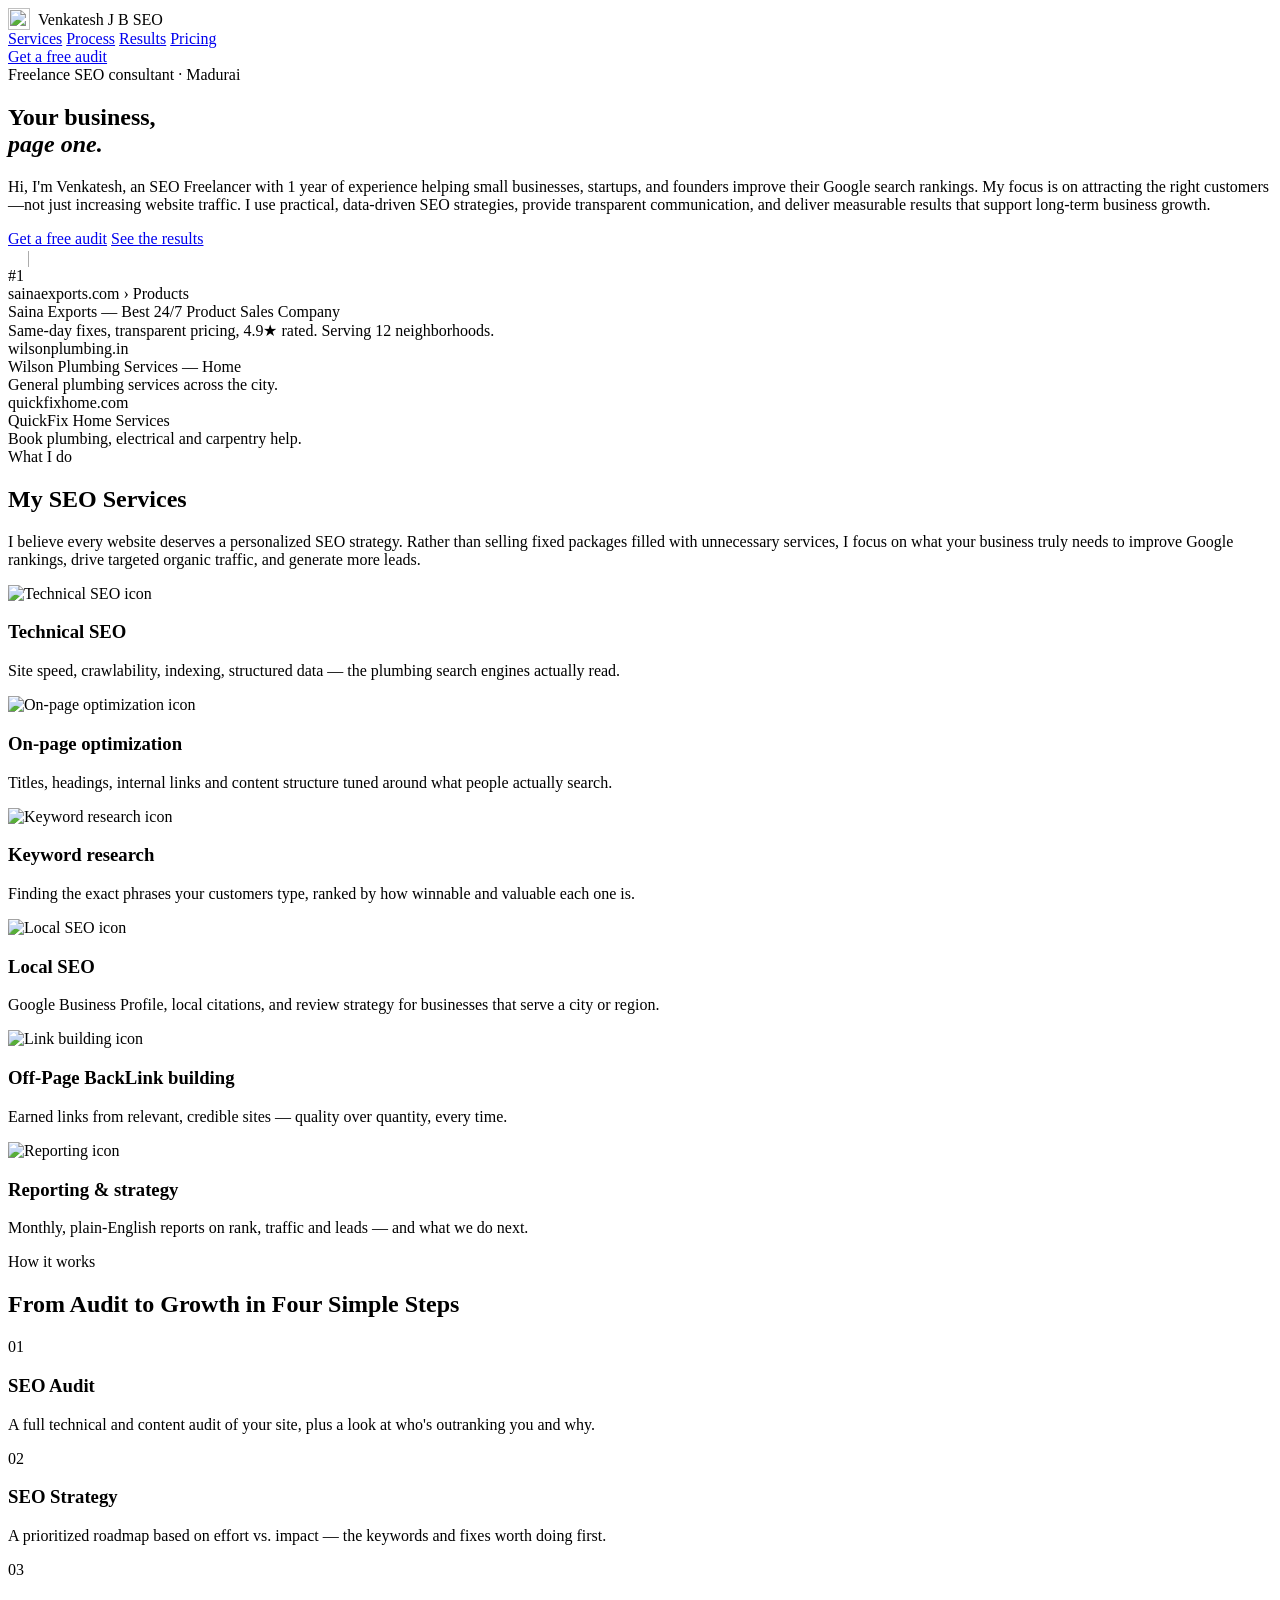
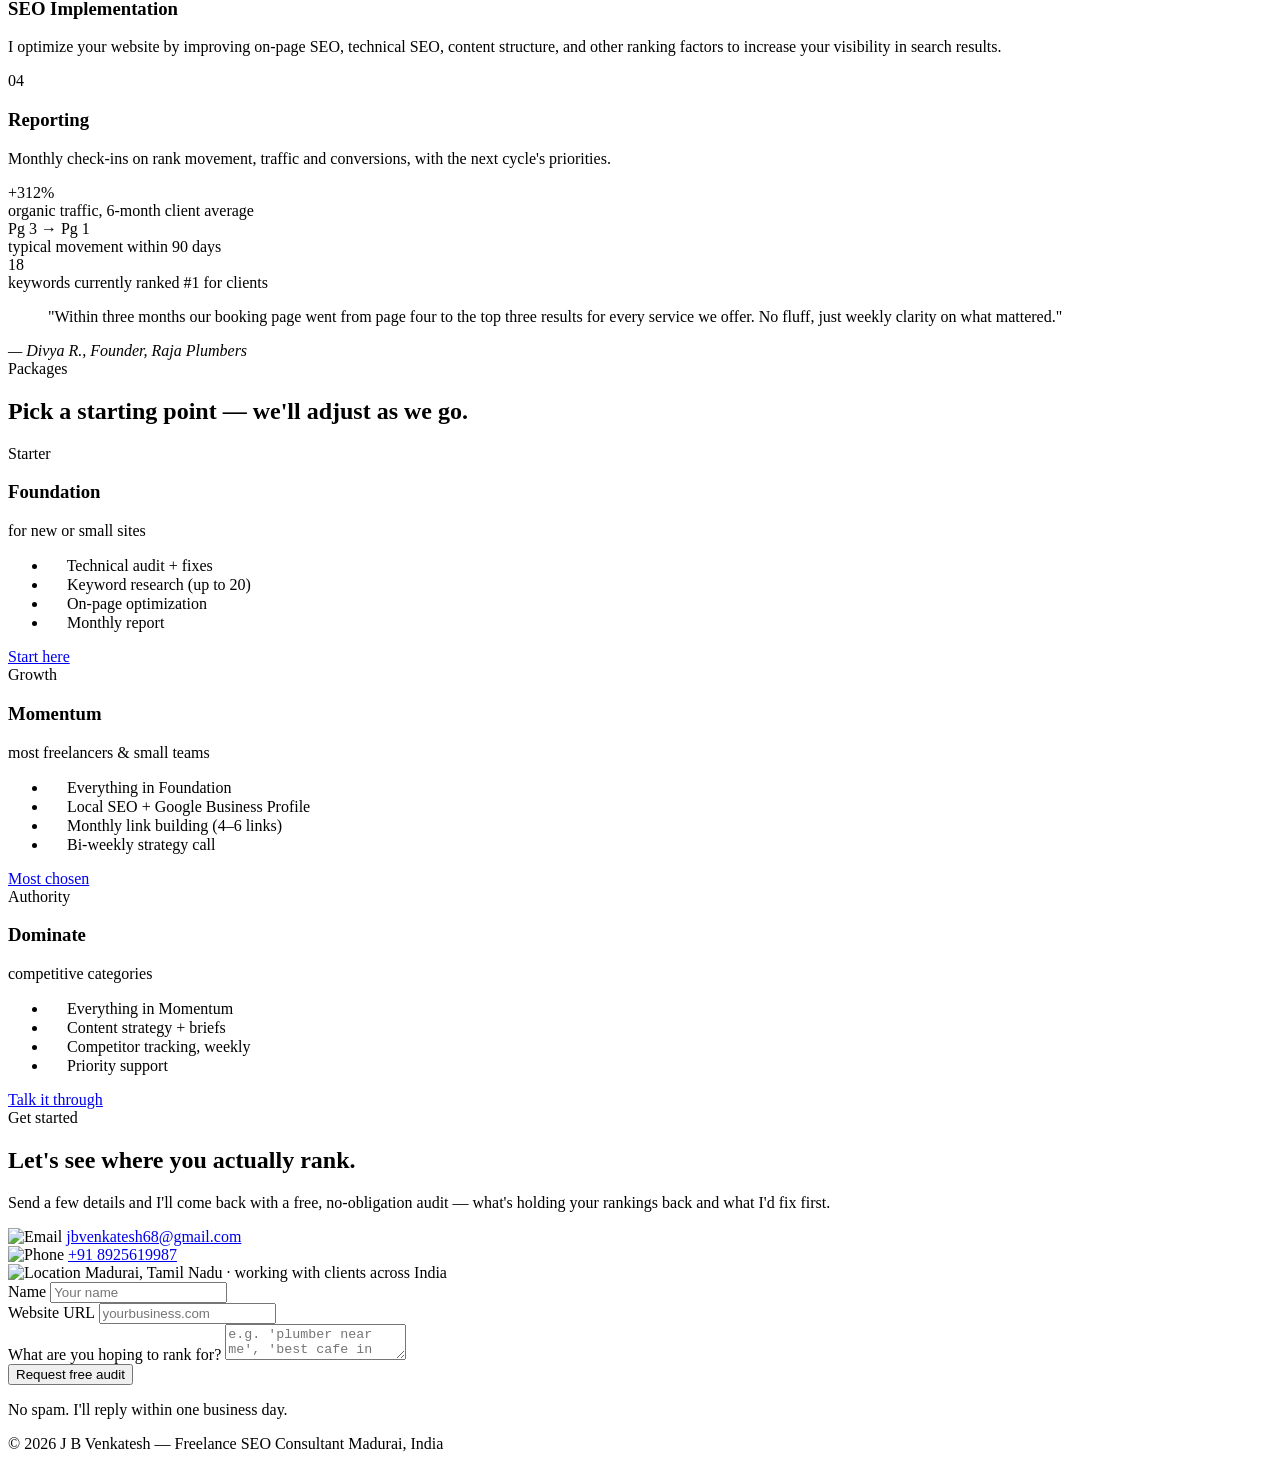
==== index.html @ 3874afa8 "Add files via upload" ====
<!DOCTYPE html>
<html lang="en">
<head>
<meta charset="UTF-8">
<meta name="viewport" content="width=device-width, initial-scale=1.0">
<title>Venkatesh J B — SEO Freelancer</title>
<link rel="preconnect" href="https://fonts.googleapis.com">
<link rel="preconnect" href="https://fonts.gstatic.com" crossorigin>
<link href="https://fonts.googleapis.com/css2?family=Fraunces:opsz,wght@9..144,400;9..144,500;9..144,600&family=Inter:wght@400;500;600;700&family=IBM+Plex+Mono:wght@400;500;600&display=swap" rel="stylesheet">
<link rel="stylesheet" href="css/styles.css">
</head>
<body>

<nav>
  <div class="wrap">
    <div class="brand"><img src="images/logo.svg" width="22" height="22" alt="" style="vertical-align:-5px; margin-right:8px;">Venkatesh J B <span>SEO</span></div>
    <div class="nav-links">
      <a href="#services">Services</a>
      <a href="#process">Process</a>
      <a href="#work">Results</a>
      <a href="#pricing">Pricing</a>
    </div>
    <a class="nav-cta" href="#contact">Get a free audit</a>
  </div>
</nav>

<section class="hero">
  <div class="wrap hero-grid">
    <div>
      <span class="eyebrow">Freelance SEO consultant · Madurai</span>
      <h1>Your business,<br><em>page one.</em></h1>
      <p class="lede">Hi, I'm Venkatesh, an SEO Freelancer with 1 year of experience helping small businesses, startups, and founders improve their Google search rankings. My focus is on attracting the right customers—not just increasing website traffic. I use practical, data-driven SEO strategies, provide transparent communication, and deliver measurable results that support long-term business growth.</p>
      <div class="hero-ctas">
        <a class="btn-primary" href="#contact">Get a free audit</a>
        <a class="btn-secondary" href="#work">See the results</a>
      </div>
    </div>

    <div class="serp-card" aria-hidden="false">
      <div class="serp-search-bar">
        <img src="images/icons/search.svg" width="15" height="15" alt="">
        <span id="typed-query"></span><span class="mono" style="opacity:.4;">|</span>
      </div>

      <div class="serp-result highlight">
        <div class="rank-badge" id="rank-badge">#1</div>
        <div class="url">sainaexports.com › Products</div>
        <div class="title">Saina Exports — Best 24/7 Product Sales Company</div>
        <div class="desc">Same-day fixes, transparent pricing, 4.9★ rated. Serving 12 neighborhoods.</div>
      </div>

      <div class="serp-result">
        <div class="url">wilsonplumbing.in</div>
        <div class="title">Wilson Plumbing Services — Home</div>
        <div class="desc">General plumbing services across the city.</div>
      </div>

      <div class="serp-result">
        <div class="url">quickfixhome.com</div>
        <div class="title">QuickFix Home Services</div>
        <div class="desc">Book plumbing, electrical and carpentry help.</div>
      </div>

    </div>
  </div>
</section>

<section id="services">
  <div class="wrap">
    <div class="section-head reveal">
      <span class="eyebrow">What I do</span>
      <h2>My SEO Services</h2>
      <p>I believe every website deserves a personalized SEO strategy. Rather than selling fixed packages filled with unnecessary services, I focus on what your business truly needs to improve Google rankings, drive targeted organic traffic, and generate more leads.</p>
    </div>

    <div class="services-grid reveal">
      <div class="service-card">
        <img class="icon" src="images/icons/technical-seo.svg" width="38" height="38" alt="Technical SEO icon">
        <h3>Technical SEO</h3>
        <p>Site speed, crawlability, indexing, structured data — the plumbing search engines actually read.</p>
      </div>
      <div class="service-card">
        <img class="icon" src="images/icons/on-page.svg" width="38" height="38" alt="On-page optimization icon">
        <h3>On-page optimization</h3>
        <p>Titles, headings, internal links and content structure tuned around what people actually search.</p>
      </div>
      <div class="service-card">
        <img class="icon" src="images/icons/keyword-research.svg" width="38" height="38" alt="Keyword research icon">
        <h3>Keyword research</h3>
        <p>Finding the exact phrases your customers type, ranked by how winnable and valuable each one is.</p>
      </div>
      <div class="service-card">
        <img class="icon" src="images/icons/local-seo.svg" width="38" height="38" alt="Local SEO icon">
        <h3>Local SEO</h3>
        <p>Google Business Profile, local citations, and review strategy for businesses that serve a city or region.</p>
      </div>
      <div class="service-card">
        <img class="icon" src="images/icons/link-building.svg" width="38" height="38" alt="Link building icon">
        <h3>Off-Page BackLink building</h3>
        <p>Earned links from relevant, credible sites — quality over quantity, every time.</p>
      </div>
      <div class="service-card">
        <img class="icon" src="images/icons/reporting.svg" width="38" height="38" alt="Reporting icon">
        <h3>Reporting &amp; strategy</h3>
        <p>Monthly, plain-English reports on rank, traffic and leads — and what we do next.</p>
      </div>
    </div>
  </div>
</section>

<section id="process">
  <div class="wrap">
    <div class="section-head reveal">
      <span class="eyebrow">How it works</span>
      <h2>From Audit to Growth in Four Simple Steps</h2>
    </div>

    <div class="process reveal">
      <div class="process-step">
        <span class="num">01</span>
        <h3>SEO Audit</h3>
        <p>A full technical and content audit of your site, plus a look at who's outranking you and why.</p>
      </div>
      <div class="process-step">
        <span class="num">02</span>
        <h3>SEO Strategy</h3>
        <p>A prioritized roadmap based on effort vs. impact — the keywords and fixes worth doing first.</p>
      </div>
      <div class="process-step">
        <span class="num">03</span>
        <h3>SEO Implementation</h3>
        <p>I optimize your website by improving on-page SEO, technical SEO, content structure, and other ranking factors to increase your visibility in search results.</p>
      </div>
      <div class="process-step">
        <span class="num">04</span>
        <h3>Reporting</h3>
        <p>Monthly check-ins on rank movement, traffic and conversions, with the next cycle's priorities.</p>
      </div>
    </div>
  </div>
</section>

<section id="work">
  <div class="wrap">
    <div class="results-strip reveal">
      <div class="stat">
        <div class="num">+312%</div>
        <div class="label">organic traffic, 6-month client average</div>
      </div>
      <div class="stat">
        <div class="num">Pg 3 → Pg 1</div>
        <div class="label">typical movement within 90 days</div>
      </div>
      <div class="stat">
        <div class="num">18</div>
        <div class="label">keywords currently ranked #1 for clients</div>
      </div>
    </div>
  </div>
</section>

<section>
  <div class="wrap testimonial reveal">
    <blockquote>"Within three months our booking page went from page four to the top three results for every service we offer. No fluff, just weekly clarity on what mattered."</blockquote>
    <cite>— Divya R., Founder, Raja Plumbers</cite>
  </div>
</section>

<section id="pricing">
  <div class="wrap">
    <div class="section-head reveal">
      <span class="eyebrow">Packages</span>
      <h2>Pick a starting point — we'll adjust as we go.</h2>
    </div>

    <div class="pricing-grid reveal">
      <div class="price-card">
        <div class="tier">Starter</div>
        <h3>Foundation</h3>
        <div class="amount">for new or small sites</div>
        <ul>
          <li><img src="images/icons/check.svg" width="15" height="15" alt=""> Technical audit + fixes</li>
          <li><img src="images/icons/check.svg" width="15" height="15" alt=""> Keyword research (up to 20)</li>
          <li><img src="images/icons/check.svg" width="15" height="15" alt=""> On-page optimization</li>
          <li><img src="images/icons/check.svg" width="15" height="15" alt=""> Monthly report</li>
        </ul>
        <a class="btn-secondary" style="text-align:center;" href="#contact">Start here</a>
      </div>

      <div class="price-card featured">
        <div class="tier">Growth</div>
        <h3>Momentum</h3>
        <div class="amount">most freelancers &amp; small teams</div>
        <ul>
          <li><img src="images/icons/check.svg" width="15" height="15" alt=""> Everything in Foundation</li>
          <li><img src="images/icons/check.svg" width="15" height="15" alt=""> Local SEO + Google Business Profile</li>
          <li><img src="images/icons/check.svg" width="15" height="15" alt=""> Monthly link building (4–6 links)</li>
          <li><img src="images/icons/check.svg" width="15" height="15" alt=""> Bi-weekly strategy call</li>
        </ul>
        <a class="btn-primary" style="text-align:center;" href="#contact">Most chosen</a>
      </div>

      <div class="price-card">
        <div class="tier">Authority</div>
        <h3>Dominate</h3>
        <div class="amount">competitive categories</div>
        <ul>
          <li><img src="images/icons/check.svg" width="15" height="15" alt=""> Everything in Momentum</li>
          <li><img src="images/icons/check.svg" width="15" height="15" alt=""> Content strategy + briefs</li>
          <li><img src="images/icons/check.svg" width="15" height="15" alt=""> Competitor tracking, weekly</li>
          <li><img src="images/icons/check.svg" width="15" height="15" alt=""> Priority support</li>
        </ul>
        <a class="btn-secondary" style="text-align:center;" href="#contact">Talk it through</a>
      </div>
    </div>
  </div>
</section>

<section id="contact">
  <div class="wrap contact-grid">
    <div class="contact-info reveal">
      <span class="eyebrow">Get started</span>
      <h2>Let's see where you actually rank.</h2>
      <p>Send a few details and I'll come back with a free, no-obligation audit — what's holding your rankings back and what I'd fix first.</p>
      <div class="contact-detail">
        <img src="images/icons/mail.svg" width="16" height="16" alt="Email">
        <a href="mailto:jbvenkatesh68@gmail.com" title="jbvenkatesh68@gmail.com">jbvenkatesh68@gmail.com</a>
      </div>
      <div class="contact-detail">
        <img src="images/icons/phone.svg" width="16" height="16" alt="Phone">
        <a href="tel:+91 8925619987" title="+91 8925619987">+91 8925619987</a>
      </div>
      <div class="contact-detail">
        <img src="images/icons/location.svg" width="16" height="16" alt="Location">
        Madurai, Tamil Nadu · working with clients across India
      </div>
    </div>

    <form id="audit-form">
      <div class="field">
        <label for="name">Name</label>
        <input id="name" type="text" required placeholder="Your name">
      </div>
      <div class="field">
        <label for="site">Website URL</label>
        <input id="site" type="url" placeholder="yourbusiness.com">
      </div>
      <div class="field">
        <label for="msg">What are you hoping to rank for?</label>
        <textarea id="msg" placeholder="e.g. 'plumber near me', 'best cafe in Chennai'..."></textarea>
      </div>
      <button class="form-submit" type="submit">Request free audit</button>
      <p class="form-note">No spam. I'll reply within one business day.</p>
    </form>
  </div>
</section>

<footer class="wrap">
  <span>© 2026 J B Venkatesh — Freelance SEO Consultant</span>
  <span>Madurai, India</span>
</footer>

<script src="js/script.js"></script>

</body>
</html>
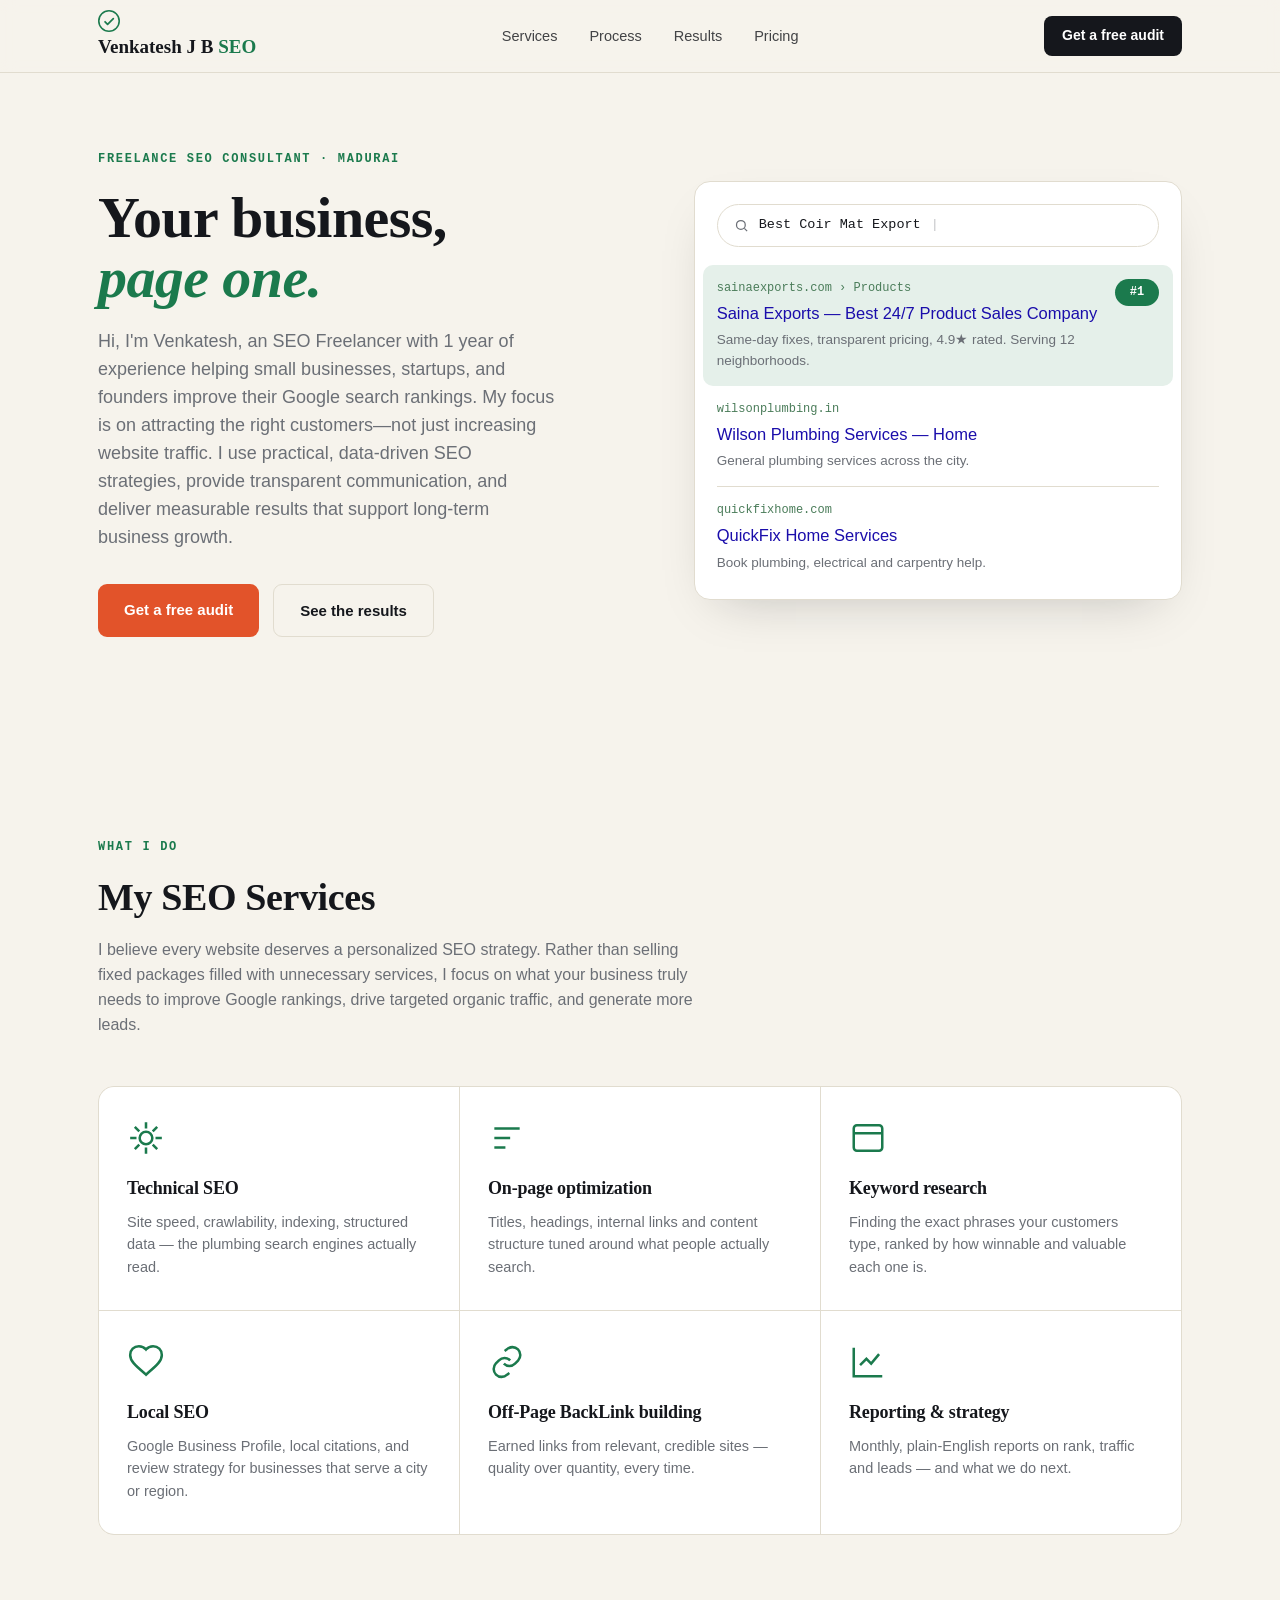
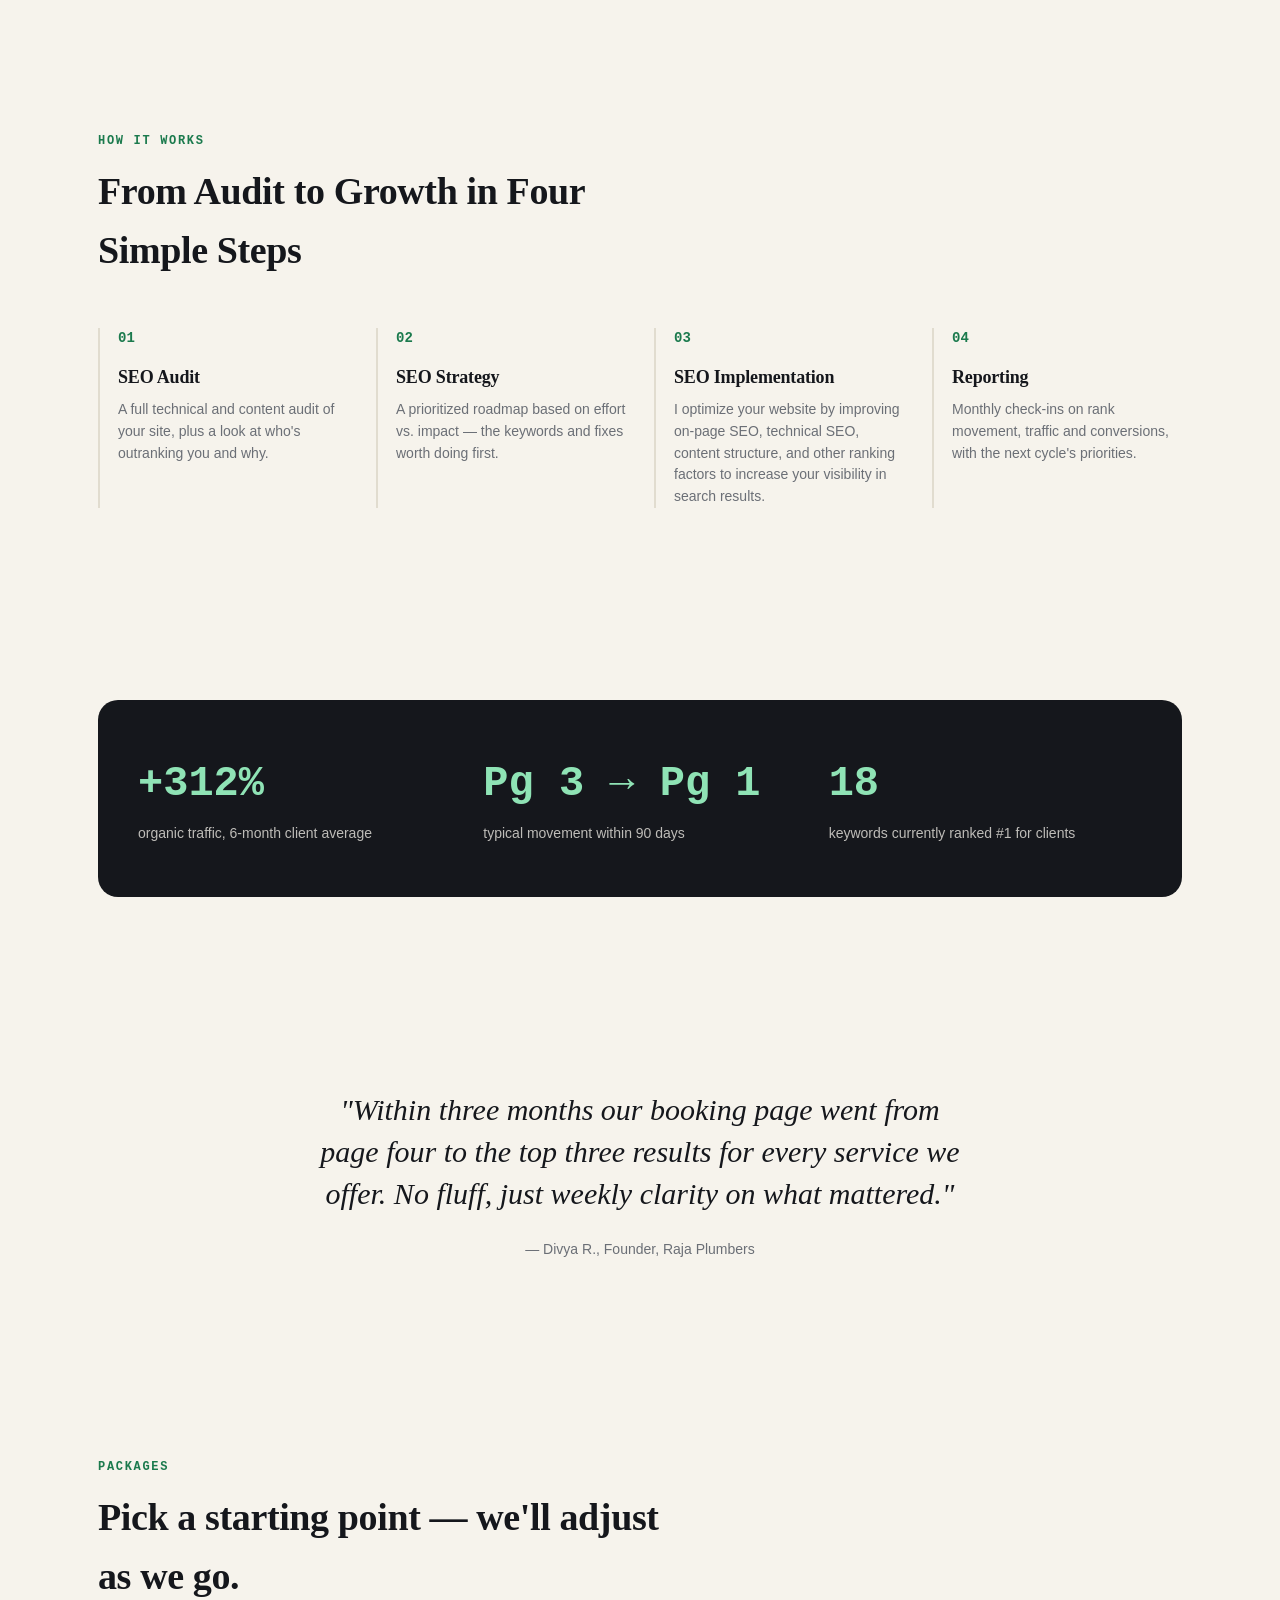
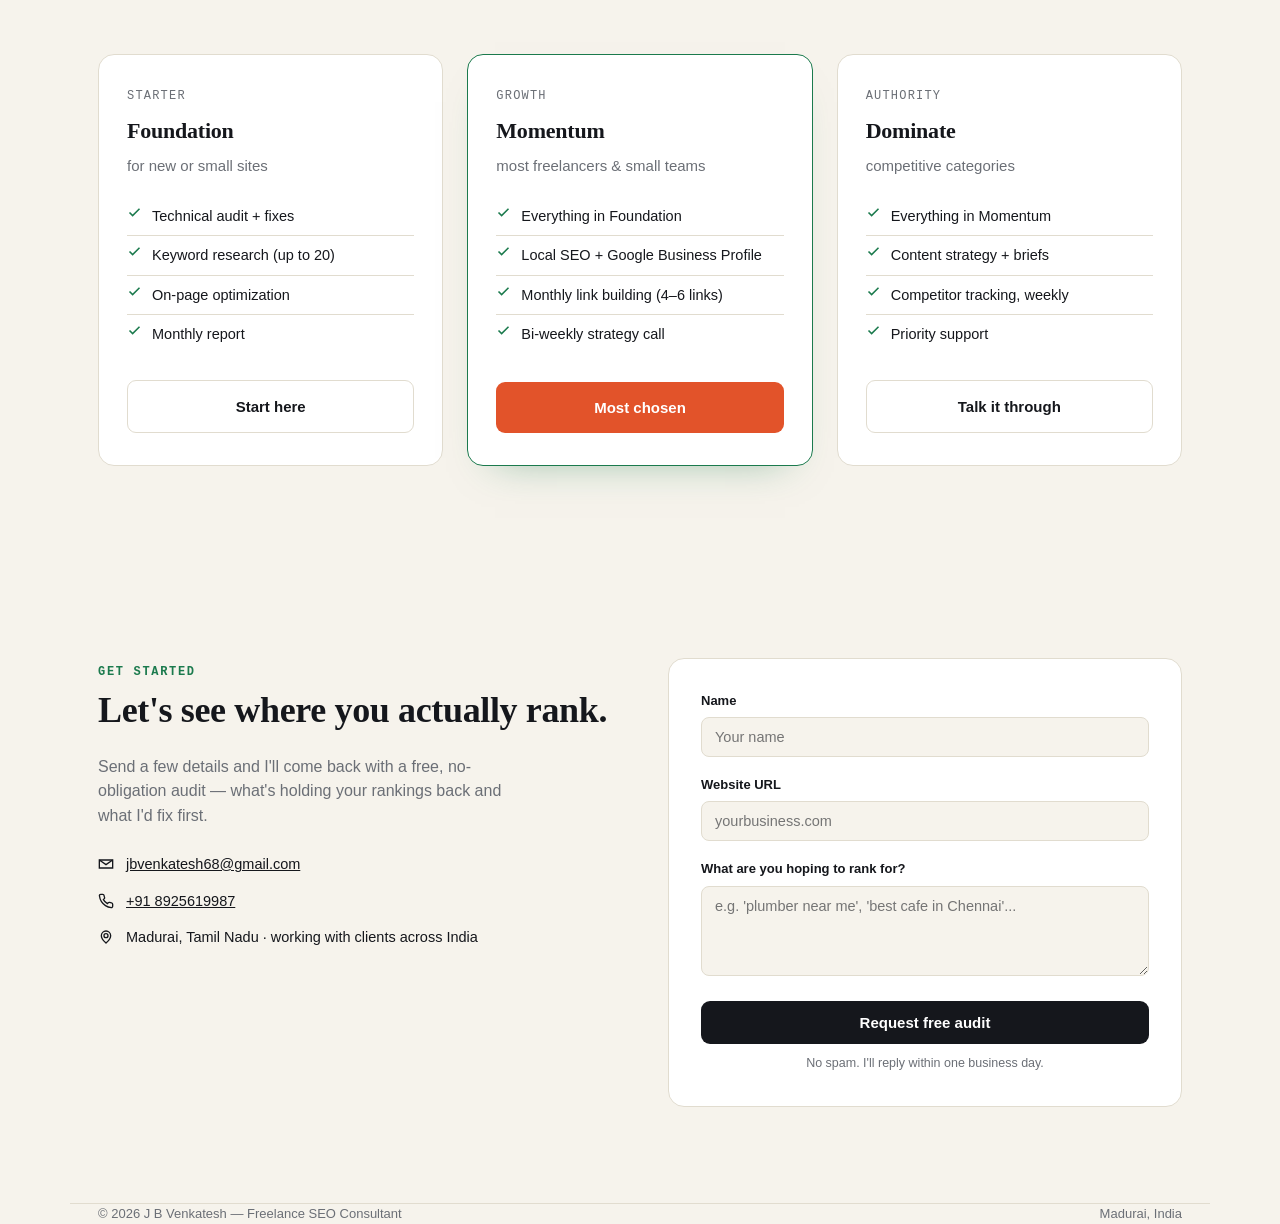
==== commit 72dd2856: "Update index.html" ====
--- a/index.html
+++ b/index.html
@@ -7,13 +7,13 @@
 <link rel="preconnect" href="https://fonts.googleapis.com">
 <link rel="preconnect" href="https://fonts.gstatic.com" crossorigin>
 <link href="https://fonts.googleapis.com/css2?family=Fraunces:opsz,wght@9..144,400;9..144,500;9..144,600&family=Inter:wght@400;500;600;700&family=IBM+Plex+Mono:wght@400;500;600&display=swap" rel="stylesheet">
-<link rel="stylesheet" href="css/styles.css">
+<link rel="stylesheet" href="styles.css">
 </head>
 <body>
 
 <nav>
   <div class="wrap">
-    <div class="brand"><img src="images/logo.svg" width="22" height="22" alt="" style="vertical-align:-5px; margin-right:8px;">Venkatesh J B <span>SEO</span></div>
+    <div class="brand"><img src="logo.svg" width="22" height="22" alt="" style="vertical-align:-5px; margin-right:8px;">Venkatesh J B <span>SEO</span></div>
     <div class="nav-links">
       <a href="#services">Services</a>
       <a href="#process">Process</a>
@@ -38,7 +38,7 @@
 
     <div class="serp-card" aria-hidden="false">
       <div class="serp-search-bar">
-        <img src="images/icons/search.svg" width="15" height="15" alt="">
+        <img src=" search.svg" width="15" height="15" alt="">
         <span id="typed-query"></span><span class="mono" style="opacity:.4;">|</span>
       </div>
 
@@ -75,32 +75,32 @@
 
     <div class="services-grid reveal">
       <div class="service-card">
-        <img class="icon" src="images/icons/technical-seo.svg" width="38" height="38" alt="Technical SEO icon">
+        <img class="icon" src=" technical-seo.svg" width="38" height="38" alt="Technical SEO icon">
         <h3>Technical SEO</h3>
         <p>Site speed, crawlability, indexing, structured data — the plumbing search engines actually read.</p>
       </div>
       <div class="service-card">
-        <img class="icon" src="images/icons/on-page.svg" width="38" height="38" alt="On-page optimization icon">
+        <img class="icon" src="   on-page.svg" width="38" height="38" alt="On-page optimization icon">
         <h3>On-page optimization</h3>
         <p>Titles, headings, internal links and content structure tuned around what people actually search.</p>
       </div>
       <div class="service-card">
-        <img class="icon" src="images/icons/keyword-research.svg" width="38" height="38" alt="Keyword research icon">
+        <img class="icon" src="keyword-research.svg" width="38" height="38" alt="Keyword research icon">
         <h3>Keyword research</h3>
         <p>Finding the exact phrases your customers type, ranked by how winnable and valuable each one is.</p>
       </div>
       <div class="service-card">
-        <img class="icon" src="images/icons/local-seo.svg" width="38" height="38" alt="Local SEO icon">
+        <img class="icon" src="local-seo.svg" width="38" height="38" alt="Local SEO icon">
         <h3>Local SEO</h3>
         <p>Google Business Profile, local citations, and review strategy for businesses that serve a city or region.</p>
       </div>
       <div class="service-card">
-        <img class="icon" src="images/icons/link-building.svg" width="38" height="38" alt="Link building icon">
+        <img class="icon" src="link-building.svg" width="38" height="38" alt="Link building icon">
         <h3>Off-Page BackLink building</h3>
         <p>Earned links from relevant, credible sites — quality over quantity, every time.</p>
       </div>
       <div class="service-card">
-        <img class="icon" src="images/icons/reporting.svg" width="38" height="38" alt="Reporting icon">
+        <img class="icon" src="   reporting.svg" width="38" height="38" alt="Reporting icon">
         <h3>Reporting &amp; strategy</h3>
         <p>Monthly, plain-English reports on rank, traffic and leads — and what we do next.</p>
       </div>
@@ -179,10 +179,10 @@
         <h3>Foundation</h3>
         <div class="amount">for new or small sites</div>
         <ul>
-          <li><img src="images/icons/check.svg" width="15" height="15" alt=""> Technical audit + fixes</li>
-          <li><img src="images/icons/check.svg" width="15" height="15" alt=""> Keyword research (up to 20)</li>
-          <li><img src="images/icons/check.svg" width="15" height="15" alt=""> On-page optimization</li>
-          <li><img src="images/icons/check.svg" width="15" height="15" alt=""> Monthly report</li>
+          <li><img src="   check.svg" width="15" height="15" alt=""> Technical audit + fixes</li>
+          <li><img src="   check.svg" width="15" height="15" alt=""> Keyword research (up to 20)</li>
+          <li><img src="   check.svg" width="15" height="15" alt=""> On-page optimization</li>
+          <li><img src="   check.svg" width="15" height="15" alt=""> Monthly report</li>
         </ul>
         <a class="btn-secondary" style="text-align:center;" href="#contact">Start here</a>
       </div>
@@ -192,10 +192,10 @@
         <h3>Momentum</h3>
         <div class="amount">most freelancers &amp; small teams</div>
         <ul>
-          <li><img src="images/icons/check.svg" width="15" height="15" alt=""> Everything in Foundation</li>
-          <li><img src="images/icons/check.svg" width="15" height="15" alt=""> Local SEO + Google Business Profile</li>
-          <li><img src="images/icons/check.svg" width="15" height="15" alt=""> Monthly link building (4–6 links)</li>
-          <li><img src="images/icons/check.svg" width="15" height="15" alt=""> Bi-weekly strategy call</li>
+          <li><img src="   check.svg" width="15" height="15" alt=""> Everything in Foundation</li>
+          <li><img src="   check.svg" width="15" height="15" alt=""> Local SEO + Google Business Profile</li>
+          <li><img src="   check.svg" width="15" height="15" alt=""> Monthly link building (4–6 links)</li>
+          <li><img src="   check.svg" width="15" height="15" alt=""> Bi-weekly strategy call</li>
         </ul>
         <a class="btn-primary" style="text-align:center;" href="#contact">Most chosen</a>
       </div>
@@ -205,10 +205,10 @@
         <h3>Dominate</h3>
         <div class="amount">competitive categories</div>
         <ul>
-          <li><img src="images/icons/check.svg" width="15" height="15" alt=""> Everything in Momentum</li>
-          <li><img src="images/icons/check.svg" width="15" height="15" alt=""> Content strategy + briefs</li>
-          <li><img src="images/icons/check.svg" width="15" height="15" alt=""> Competitor tracking, weekly</li>
-          <li><img src="images/icons/check.svg" width="15" height="15" alt=""> Priority support</li>
+          <li><img src="   check.svg" width="15" height="15" alt=""> Everything in Momentum</li>
+          <li><img src="   check.svg" width="15" height="15" alt=""> Content strategy + briefs</li>
+          <li><img src="   check.svg" width="15" height="15" alt=""> Competitor tracking, weekly</li>
+          <li><img src="   check.svg" width="15" height="15" alt=""> Priority support</li>
         </ul>
         <a class="btn-secondary" style="text-align:center;" href="#contact">Talk it through</a>
       </div>
@@ -223,15 +223,15 @@
       <h2>Let's see where you actually rank.</h2>
       <p>Send a few details and I'll come back with a free, no-obligation audit — what's holding your rankings back and what I'd fix first.</p>
       <div class="contact-detail">
-        <img src="images/icons/mail.svg" width="16" height="16" alt="Email">
+        <img src="   mail.svg" width="16" height="16" alt="Email">
         <a href="mailto:jbvenkatesh68@gmail.com" title="jbvenkatesh68@gmail.com">jbvenkatesh68@gmail.com</a>
       </div>
       <div class="contact-detail">
-        <img src="images/icons/phone.svg" width="16" height="16" alt="Phone">
+        <img src="   phone.svg" width="16" height="16" alt="Phone">
         <a href="tel:+91 8925619987" title="+91 8925619987">+91 8925619987</a>
       </div>
       <div class="contact-detail">
-        <img src="images/icons/location.svg" width="16" height="16" alt="Location">
+        <img src="   location.svg" width="16" height="16" alt="Location">
         Madurai, Tamil Nadu · working with clients across India
       </div>
     </div>
@@ -260,7 +260,7 @@
   <span>Madurai, India</span>
 </footer>
 
-<script src="js/script.js"></script>
+<script src="script.js"></script>
 
 </body>
 </html>
--- a/styles.css
+++ b/styles.css
@@ -0,0 +1,244 @@
+:root{
+    --bg: #F6F3EC;
+    --ink: #15171C;
+    --muted: #6B6F76;
+    --green: #1B7A4D;
+    --green-soft: #E5F0EA;
+    --coral: #E2532A;
+    --line: #E1DCCF;
+    --card: #FFFFFF;
+    --radius: 14px;
+  }
+  *{box-sizing:border-box; margin:0; padding:0;}
+  html{scroll-behavior:smooth;}
+  body{
+    background:var(--bg);
+    color:var(--ink);
+    font-family:'Inter', sans-serif;
+    line-height:1.55;
+    -webkit-font-smoothing:antialiased;
+  }
+  h1,h2,h3{font-family:'Fraunces', serif; font-weight:600; letter-spacing:-0.01em;}
+  .mono{font-family:'IBM Plex Mono', monospace;}
+  a{color:inherit;}
+  img{max-width:100%; display:block;}
+  .wrap{max-width:1140px; margin:0 auto; padding:0 28px;}
+  .eyebrow{
+    font-family:'IBM Plex Mono', monospace;
+    font-size:12px; letter-spacing:0.14em; text-transform:uppercase;
+    color:var(--green); font-weight:600;
+  }
+  section{padding:96px 0;}
+  @media (max-width:640px){ section{padding:64px 0;} }
+
+  /* focus visibility */
+  a:focus-visible, button:focus-visible, input:focus-visible, textarea:focus-visible{
+    outline:2px solid var(--green); outline-offset:3px;
+  }
+
+  @media (prefers-reduced-motion: reduce){
+    *{animation:none !important; transition:none !important;}
+  }
+
+  /* ---------- NAV ---------- */
+  nav{
+    position:sticky; top:0; z-index:50;
+    background:rgba(246,243,236,0.86);
+    backdrop-filter:blur(8px);
+    border-bottom:1px solid var(--line);
+  }
+  nav .wrap{
+    display:flex; align-items:center; justify-content:space-between;
+    height:72px;
+  }
+  .brand{
+    font-family:'Fraunces', serif; font-weight:600; font-size:19px;
+  }
+  .brand span{color:var(--green);}
+  .nav-links{display:flex; gap:32px; font-size:14.5px; font-weight:500;}
+  .nav-links a{opacity:0.8; text-decoration:none;}
+  .nav-links a:hover{opacity:1;}
+  .nav-cta{
+    background:var(--ink); color:#fff; padding:9px 18px; border-radius:8px;
+    font-size:14px; font-weight:600; text-decoration:none;
+  }
+  .nav-toggle{display:none;}
+  @media (max-width:760px){
+    .nav-links{display:none;}
+  }
+
+  /* ---------- HERO ---------- */
+  .hero{padding:72px 0 100px;}
+  .hero-grid{
+    display:grid; grid-template-columns:1.05fr 0.95fr; gap:56px; align-items:center;
+  }
+  @media (max-width:900px){ .hero-grid{grid-template-columns:1fr;} }
+  .hero h1{
+    font-size:clamp(38px,5vw,58px); line-height:1.04; margin:18px 0 20px;
+  }
+  .hero h1 em{
+    font-style:italic; color:var(--green);
+  }
+  .hero p.lede{
+    font-size:18px; color:var(--muted); max-width:460px; margin-bottom:32px;
+  }
+  .hero-ctas{display:flex; gap:14px; flex-wrap:wrap;}
+  .btn-primary{
+    background:var(--coral); color:#fff; padding:14px 26px; border-radius:9px;
+    font-weight:600; font-size:15px; text-decoration:none; border:none; cursor:pointer;
+    display:inline-block;
+  }
+  .btn-secondary{
+    background:transparent; color:var(--ink); padding:14px 26px; border-radius:9px;
+    font-weight:600; font-size:15px; text-decoration:none; border:1.5px solid var(--line);
+    display:inline-block;
+  }
+
+  /* ---------- SERP mock (signature element) ---------- */
+  .serp-card{
+    background:var(--card); border-radius:16px; border:1px solid var(--line);
+    padding:22px 22px 26px; box-shadow:0 20px 50px -25px rgba(20,20,25,0.25);
+  }
+  .serp-search-bar{
+    display:flex; align-items:center; gap:10px;
+    border:1px solid var(--line); border-radius:24px; padding:10px 16px;
+    font-family:'IBM Plex Mono', monospace; font-size:13.5px; color:var(--muted);
+    margin-bottom:18px;
+  }
+  .serp-search-bar svg{flex-shrink:0;}
+  #typed-query{color:var(--ink); font-weight:500;}
+  .serp-result{
+    border-bottom:1px solid var(--line); padding:14px 0;
+  }
+  .serp-result:last-child{border-bottom:none; padding-bottom:0;}
+  .serp-result .url{
+    font-family:'IBM Plex Mono', monospace; font-size:12px; color:#4a7c59;
+  }
+  .serp-result .title{
+    color:#1a0dab; font-size:16.5px; margin:3px 0 4px; font-weight:500;
+  }
+  .serp-result .desc{ font-size:13.5px; color:var(--muted); }
+  .serp-result.highlight{
+    background:var(--green-soft); margin:0 -14px; padding:14px 14px; border-radius:10px; border-bottom:none;
+    position:relative;
+  }
+  .rank-badge{
+    position:absolute; top:14px; right:14px;
+    background:var(--green); color:#fff; font-family:'IBM Plex Mono', monospace;
+    font-size:12px; font-weight:600; padding:4px 10px; border-radius:20px;
+    min-width:44px; text-align:center;
+  }
+  .serp-caption{
+    display:flex; justify-content:space-between; align-items:center;
+    margin-top:16px; font-family:'IBM Plex Mono', monospace; font-size:12px; color:var(--muted);
+  }
+
+  /* ---------- SECTION HEADERS ---------- */
+  .section-head{max-width:600px; margin-bottom:48px;}
+  .section-head h2{font-size:clamp(28px,3.4vw,38px); margin-top:10px;}
+  .section-head p{color:var(--muted); font-size:16px; margin-top:12px;}
+
+  /* ---------- SERVICES ---------- */
+  .services-grid{
+    display:grid; grid-template-columns:repeat(3,1fr); gap:1px;
+    background:var(--line); border:1px solid var(--line); border-radius:16px; overflow:hidden;
+  }
+  @media (max-width:760px){ .services-grid{grid-template-columns:1fr;} }
+  .service-card{
+    background:var(--card); padding:32px 28px;
+  }
+  .service-card .icon{
+    width:38px; height:38px; margin-bottom:18px;
+  }
+  .service-card h3{font-size:18px; margin-bottom:8px;}
+  .service-card p{font-size:14.5px; color:var(--muted);}
+
+  /* ---------- PROCESS ---------- */
+  .process{
+    display:grid; grid-template-columns:repeat(4,1fr); gap:28px;
+  }
+  @media (max-width:900px){ .process{grid-template-columns:1fr 1fr;} }
+  @media (max-width:560px){ .process{grid-template-columns:1fr;} }
+  .process-step .num{
+    font-family:'IBM Plex Mono', monospace; color:var(--green); font-size:14px; font-weight:600;
+    margin-bottom:14px; display:block;
+  }
+  .process-step h3{font-size:18px; margin-bottom:8px;}
+  .process-step p{font-size:14px; color:var(--muted);}
+  .process-step{border-left:2px solid var(--line); padding-left:18px;}
+
+  /* ---------- RESULTS STRIP ---------- */
+  .results-strip{
+    background:var(--ink); color:#F6F3EC; border-radius:20px;
+    padding:52px 40px; display:grid; grid-template-columns:repeat(3,1fr); gap:32px;
+  }
+  @media (max-width:760px){ .results-strip{grid-template-columns:1fr; text-align:center;} }
+  .stat .num{
+    font-family:'IBM Plex Mono', monospace; font-size:clamp(30px,4vw,42px); font-weight:600; color:#8FE3B5;
+  }
+  .stat .label{font-size:14px; opacity:0.75; margin-top:6px;}
+
+  /* ---------- TESTIMONIAL ---------- */
+  .testimonial{
+    max-width:720px; margin:0 auto; text-align:center;
+  }
+  .testimonial blockquote{
+    font-family:'Fraunces', serif; font-size:clamp(22px,2.8vw,30px); font-style:italic;
+    line-height:1.4; margin-bottom:22px;
+  }
+  .testimonial cite{font-style:normal; font-size:14px; color:var(--muted);}
+
+  /* ---------- PRICING ---------- */
+  .pricing-grid{
+    display:grid; grid-template-columns:repeat(3,1fr); gap:24px;
+  }
+  @media (max-width:900px){ .pricing-grid{grid-template-columns:1fr;} }
+  .price-card{
+    background:var(--card); border:1px solid var(--line); border-radius:16px;
+    padding:32px 28px; display:flex; flex-direction:column;
+  }
+  .price-card.featured{
+    border-color:var(--green); box-shadow:0 20px 40px -28px rgba(27,122,77,0.5);
+  }
+  .price-card .tier{font-family:'IBM Plex Mono', monospace; font-size:12px; text-transform:uppercase; letter-spacing:0.1em; color:var(--muted);}
+  .price-card h3{font-size:22px; margin:8px 0 6px;}
+  .price-card .amount{font-size:15px; color:var(--muted); margin-bottom:20px;}
+  .price-card ul{list-style:none; margin-bottom:26px; flex-grow:1;}
+  .price-card li{
+    font-size:14.5px; padding:8px 0; border-top:1px solid var(--line); color:var(--ink);
+    display:flex; gap:10px; align-items:flex-start;
+  }
+  .price-card li:first-child{border-top:none;}
+  .price-card li svg{flex-shrink:0; margin-top:3px;}
+
+  /* ---------- CONTACT ---------- */
+  .contact-grid{
+    display:grid; grid-template-columns:1fr 1fr; gap:56px;
+  }
+  @media (max-width:840px){ .contact-grid{grid-template-columns:1fr;} }
+  .contact-info h2{font-size:clamp(28px,3.4vw,36px); margin-bottom:16px;}
+  .contact-info p{color:var(--muted); margin-bottom:24px; max-width:420px;}
+  .contact-detail{display:flex; gap:12px; align-items:center; margin-bottom:14px; font-size:14.5px;}
+  .contact-detail svg{flex-shrink:0; color:var(--green);}
+  form{background:var(--card); border:1px solid var(--line); border-radius:16px; padding:32px;}
+  .field{margin-bottom:18px;}
+  .field label{display:block; font-size:13px; font-weight:600; margin-bottom:6px;}
+  .field input, .field textarea{
+    width:100%; border:1px solid var(--line); border-radius:8px; padding:11px 13px;
+    font-family:'Inter', sans-serif; font-size:14.5px; background:var(--bg);
+  }
+  .field textarea{resize:vertical; min-height:90px;}
+  .form-submit{
+    width:100%; background:var(--ink); color:#fff; padding:13px; border:none; border-radius:9px;
+    font-weight:600; font-size:15px; cursor:pointer;
+  }
+  .form-note{font-size:12.5px; color:var(--muted); margin-top:10px; text-align:center;}
+
+  footer{
+    border-top:1px solid var(--line); padding:32px 0; font-size:13px; color:var(--muted);
+    display:flex; justify-content:space-between; flex-wrap:wrap; gap:12px;
+  }
+
+  /* reveal on scroll */
+  .reveal{opacity:0; transform:translateY(16px); transition:opacity 0.6s ease, transform 0.6s ease;}
+  .reveal.in{opacity:1; transform:translateY(0);}
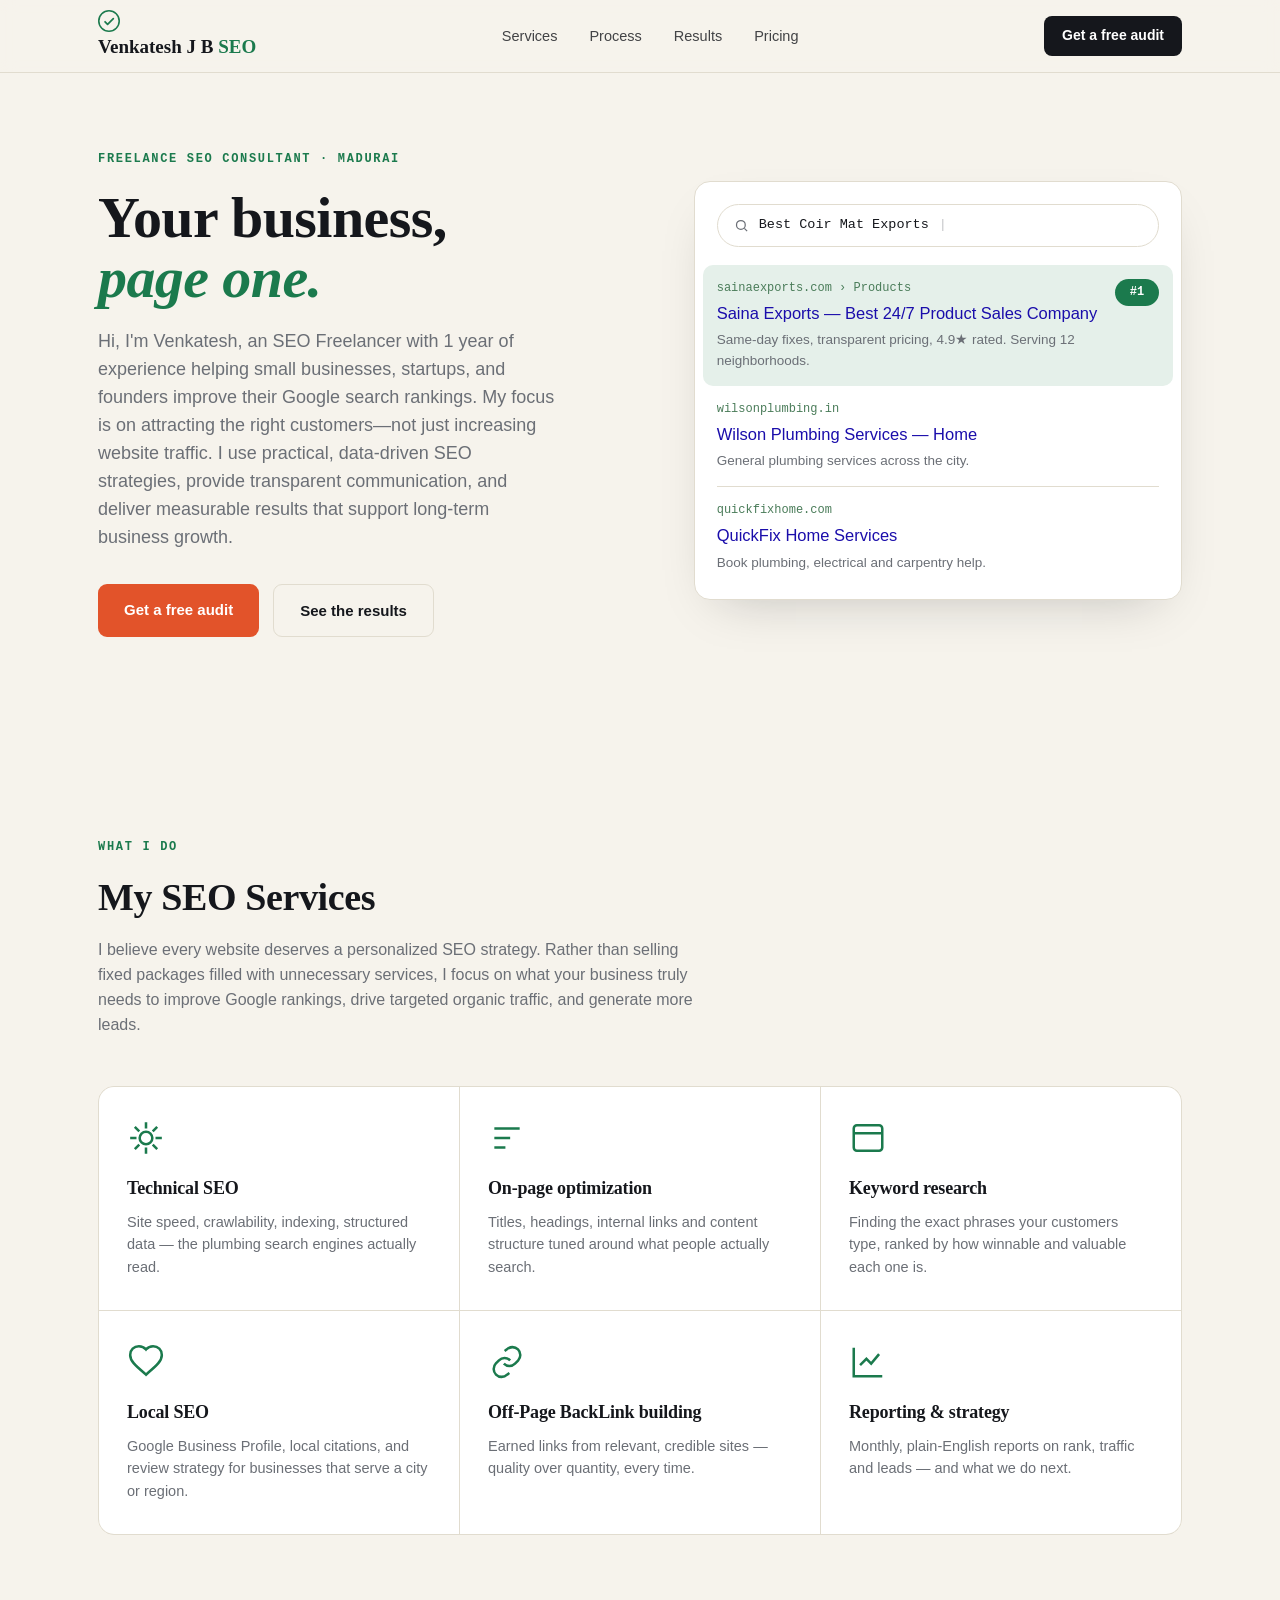
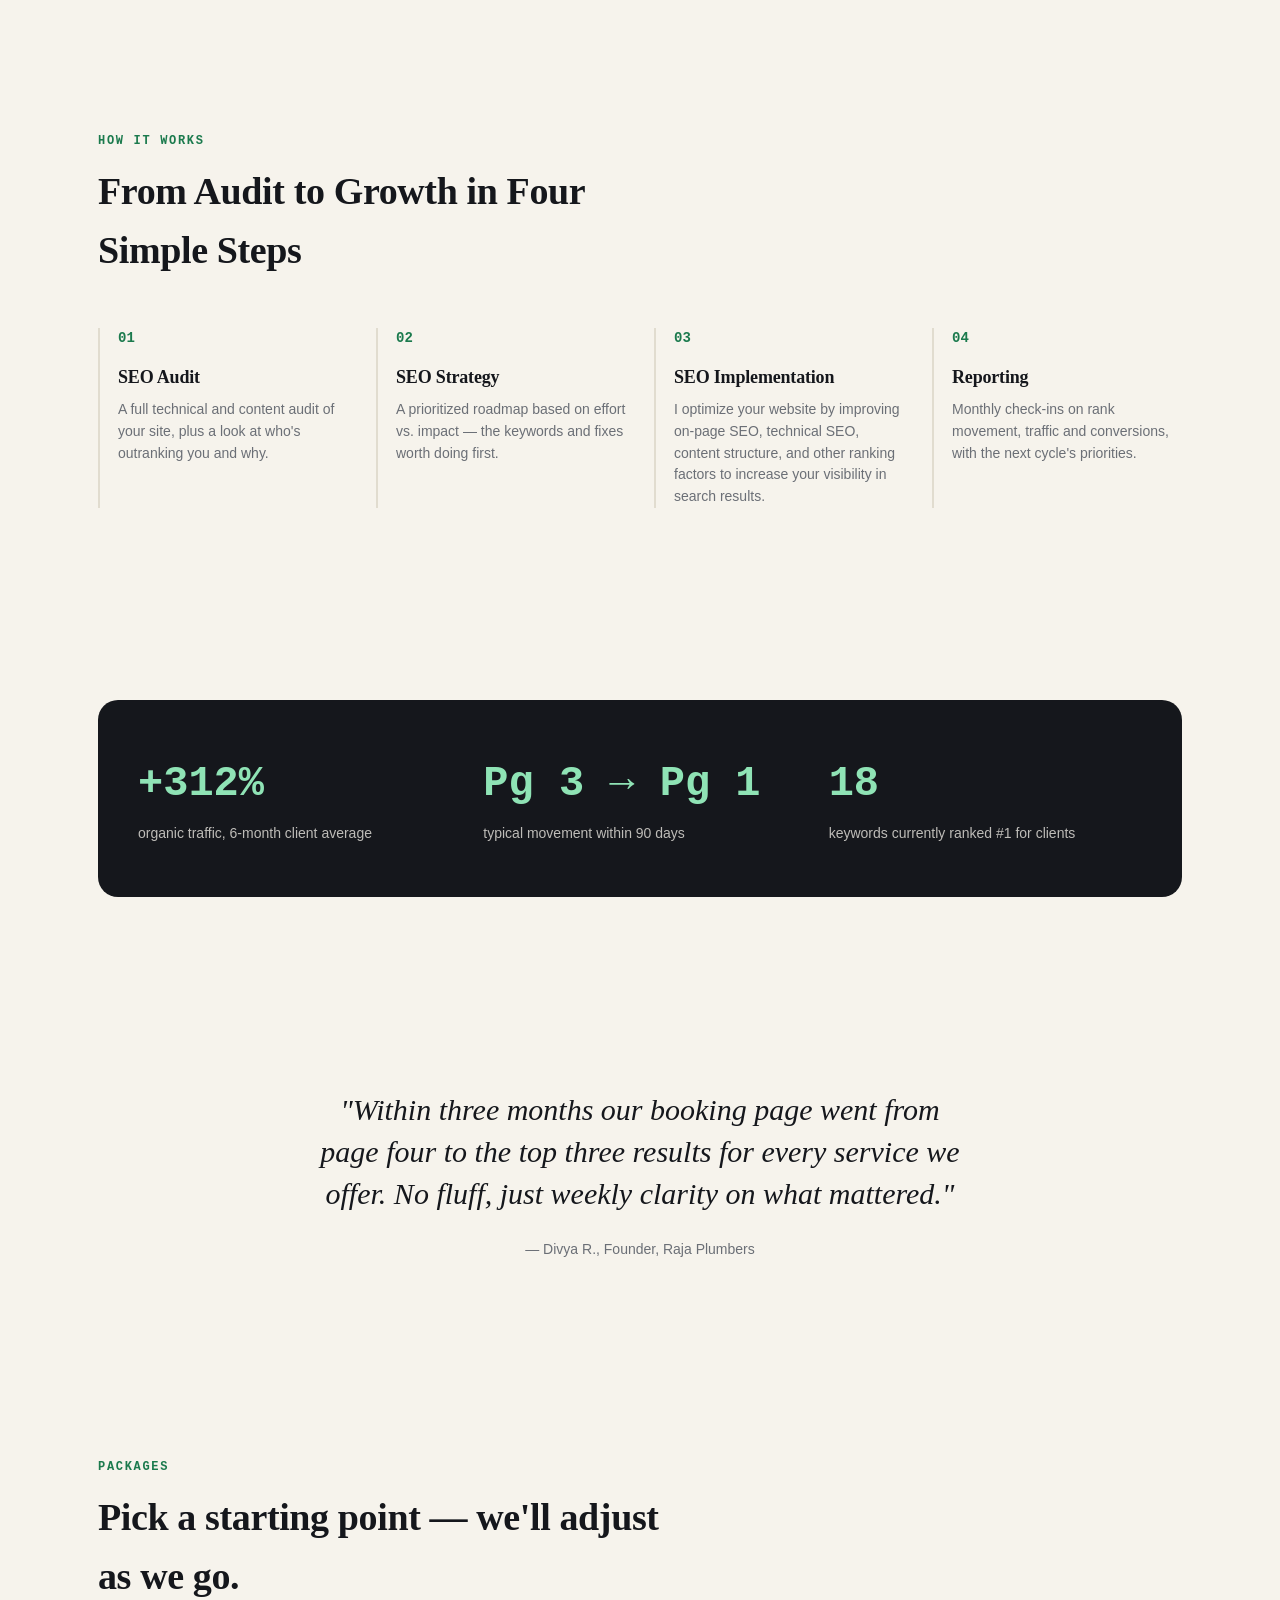
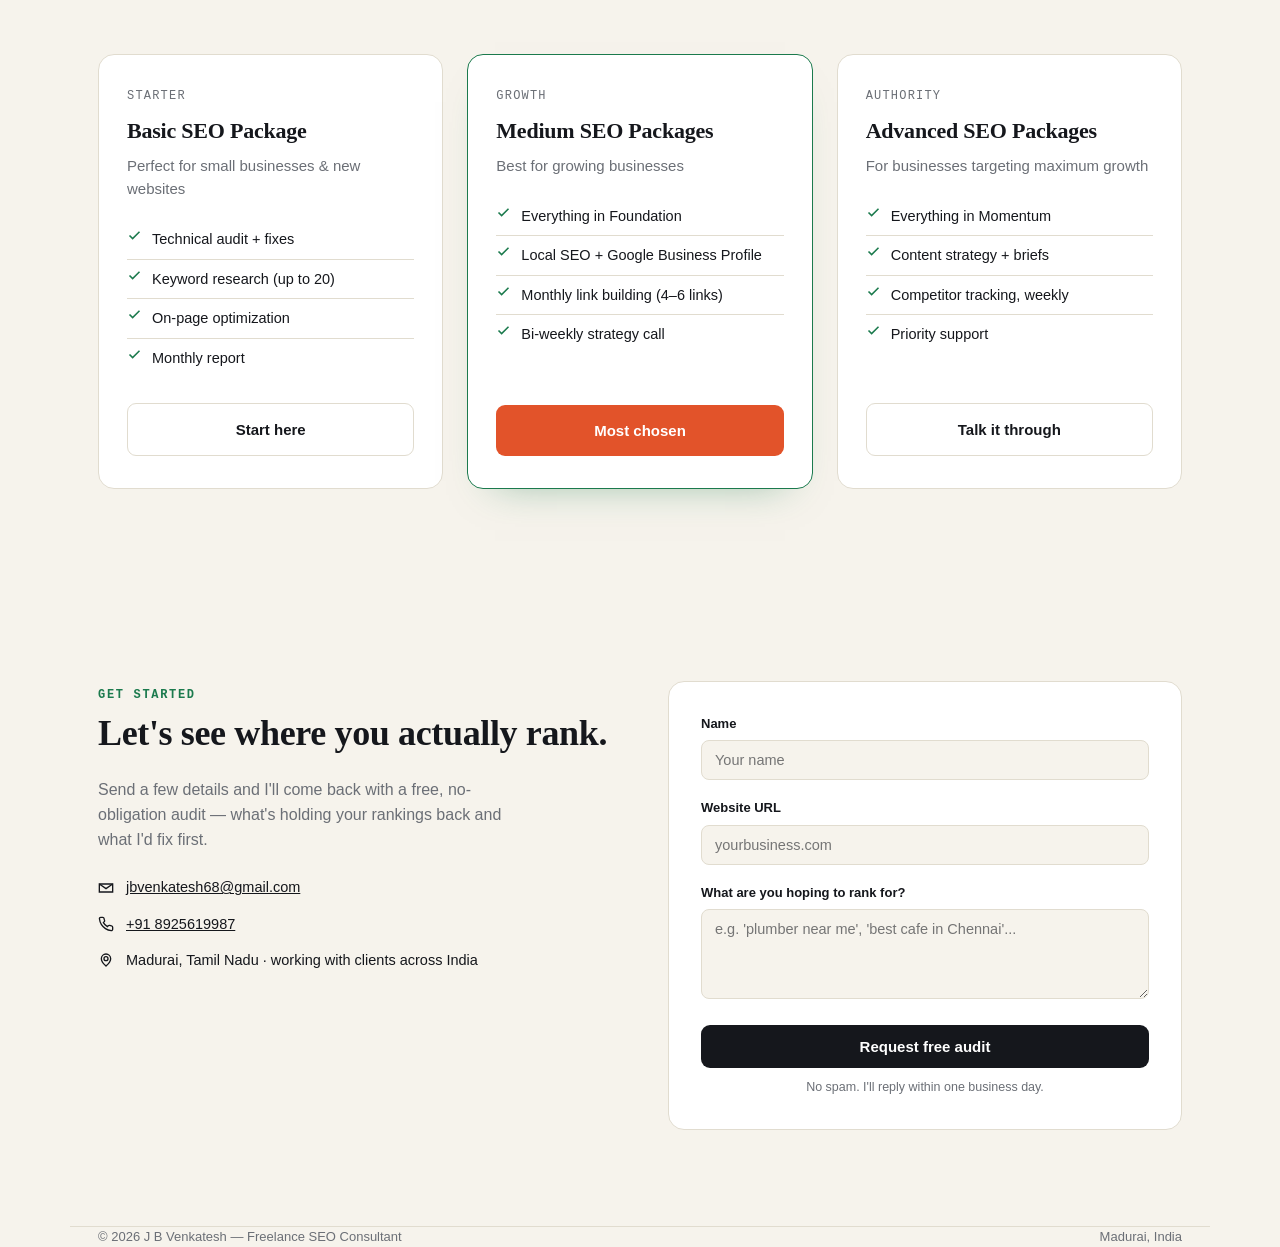
==== commit 727a3259: "Update index.html" ====
--- a/index.html
+++ b/index.html
@@ -176,8 +176,8 @@
     <div class="pricing-grid reveal">
       <div class="price-card">
         <div class="tier">Starter</div>
-        <h3>Foundation</h3>
-        <div class="amount">for new or small sites</div>
+        <h3>Basic SEO Package</h3>
+        <div class="amount">Perfect for small businesses & new websites</div>
         <ul>
           <li><img src="   check.svg" width="15" height="15" alt=""> Technical audit + fixes</li>
           <li><img src="   check.svg" width="15" height="15" alt=""> Keyword research (up to 20)</li>
@@ -189,8 +189,8 @@
 
       <div class="price-card featured">
         <div class="tier">Growth</div>
-        <h3>Momentum</h3>
-        <div class="amount">most freelancers &amp; small teams</div>
+        <h3>Medium SEO Packages</h3>
+        <div class="amount">Best for growing businesses</div>
         <ul>
           <li><img src="   check.svg" width="15" height="15" alt=""> Everything in Foundation</li>
           <li><img src="   check.svg" width="15" height="15" alt=""> Local SEO + Google Business Profile</li>
@@ -202,8 +202,8 @@
 
       <div class="price-card">
         <div class="tier">Authority</div>
-        <h3>Dominate</h3>
-        <div class="amount">competitive categories</div>
+        <h3>Advanced SEO Packages</h3>
+        <div class="amount">For businesses targeting maximum growth</div>
         <ul>
           <li><img src="   check.svg" width="15" height="15" alt=""> Everything in Momentum</li>
           <li><img src="   check.svg" width="15" height="15" alt=""> Content strategy + briefs</li>
